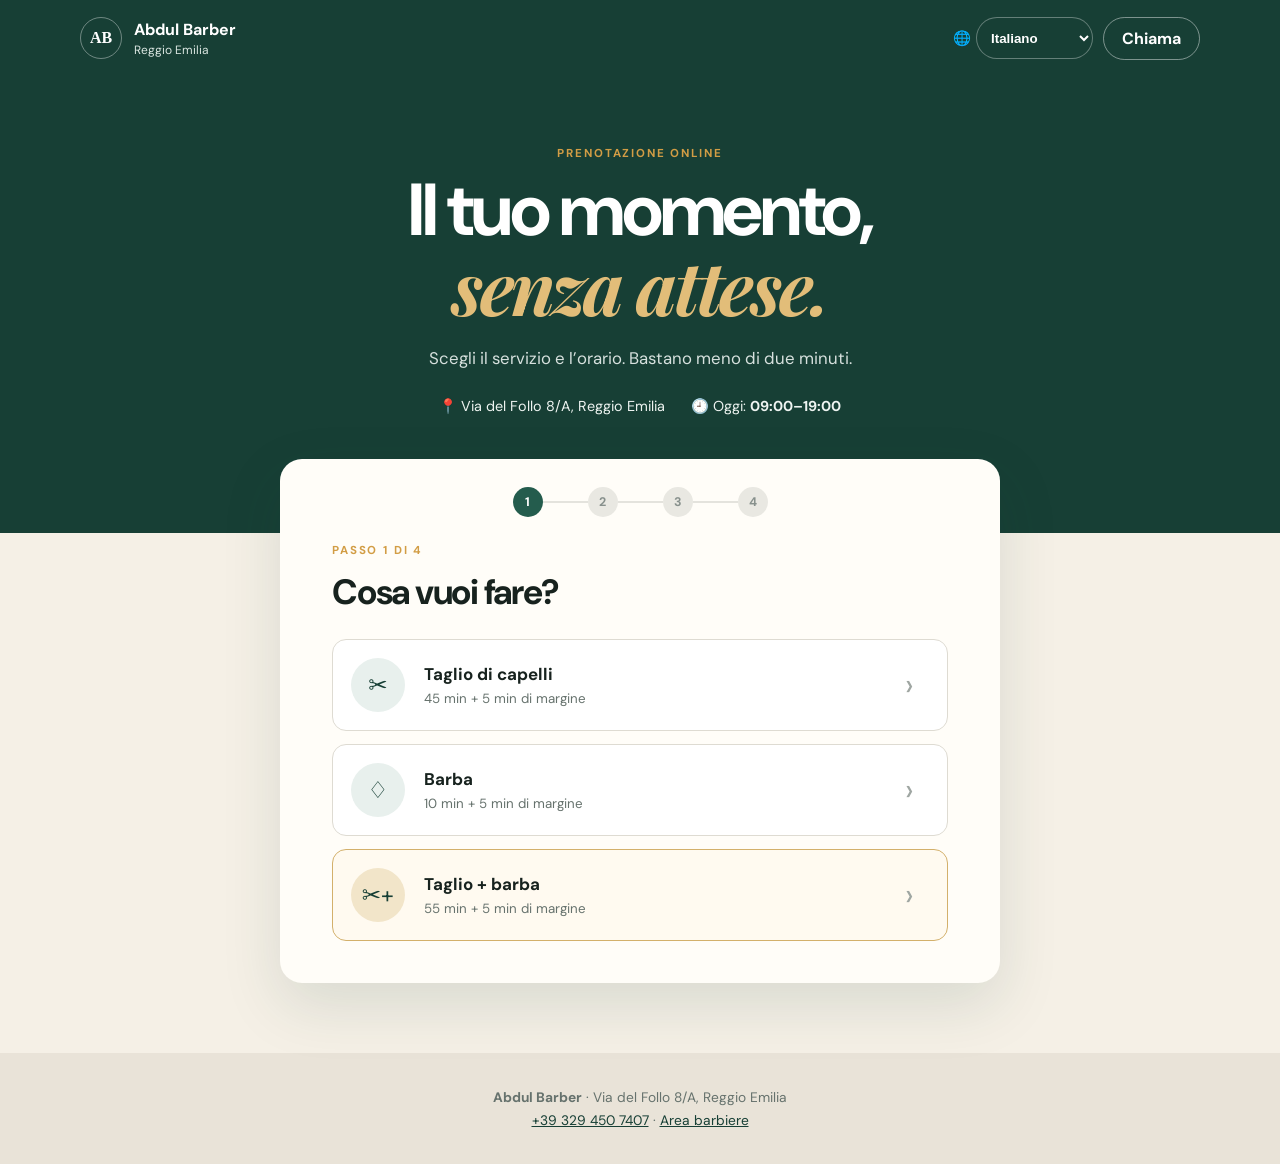
==== index.html @ 9b8a5ace "Add files via upload" ====
<!doctype html>
<html lang="it">
  <head>
    <meta charset="UTF-8" />
    <meta name="viewport" content="width=device-width, initial-scale=1.0" />
    <meta name="theme-color" content="#173f35" />
    <meta name="description" content="Prenota il tuo appuntamento da Abdul Barber a Reggio Emilia." />
    <link rel="manifest" href="manifest.json" />
    <link rel="icon" href="icon.svg" type="image/svg+xml" />
    <link rel="apple-touch-icon" href="icon-192.png" />
    <link rel="stylesheet" href="styles.css" />
    <title>Abdul Barber — Prenota</title>
  </head>
  <body>
    <header class="topbar">
      <a class="brand" href="./" aria-label="Abdul Barber, pagina iniziale">
        <span class="brand-mark" aria-hidden="true">AB</span>
        <span><strong>Abdul Barber</strong><small>Reggio Emilia</small></span>
      </a>
      <div class="top-actions"><label class="language-picker" aria-label="Lingua"><span aria-hidden="true">🌐</span><select id="language-select"><option value="it">Italiano</option><option value="ar">العربية</option><option value="fr">Français</option><option value="es">Español</option></select></label><a class="phone-link" href="tel:+393294507407" aria-label="Chiama Abdul Barber" data-i18n="call">Chiama</a></div>
    </header>

    <main>
      <section class="hero">
        <p class="eyebrow" data-i18n="bookingOnline">PRENOTAZIONE ONLINE</p>
        <h1><span data-i18n="heroTitle">Il tuo momento,</span><br /><em data-i18n="heroEm">senza attese.</em></h1>
        <p data-i18n="heroText">Scegli il servizio e l'orario. Bastano meno di due minuti.</p>
        <div class="shop-info">
          <span>📍 Via del Follo 8/A, Reggio Emilia</span>
          <span>🕘 <span data-i18n="today">Oggi</span>: <strong id="today-hours">calcolo…</strong></span>
        </div>
      </section>

      <section class="booking-card" aria-labelledby="booking-title">
        <div class="progress" aria-label="Avanzamento prenotazione">
          <span class="progress-dot active" data-progress="1">1</span><i></i>
          <span class="progress-dot" data-progress="2">2</span><i></i>
          <span class="progress-dot" data-progress="3">3</span><i></i>
          <span class="progress-dot" data-progress="4">4</span>
        </div>

        <div id="step-1" class="step active">
          <p class="step-label" data-i18n="step1">PASSO 1 DI 4</p>
          <h2 id="booking-title" data-i18n="what">Cosa vuoi fare?</h2>
          <div class="service-grid">
            <button class="service-card" data-service="haircut" type="button">
              <span class="service-icon" aria-hidden="true">✂</span>
              <span><strong data-i18n="haircut">Taglio di capelli</strong><small data-i18n="haircutTime">45 min + 5 min di margine</small></span>
              <span class="arrow" aria-hidden="true">›</span>
            </button>
            <button class="service-card" data-service="beard" type="button">
              <span class="service-icon" aria-hidden="true">♢</span>
              <span><strong data-i18n="beard">Barba</strong><small data-i18n="beardTime">10 min + 5 min di margine</small></span>
              <span class="arrow" aria-hidden="true">›</span>
            </button>
            <button class="service-card featured-service" data-service="combo" type="button">
              <span class="service-icon" aria-hidden="true">✂+</span>
              <span><strong data-i18n="combo">Taglio + barba</strong><small data-i18n="comboTime">55 min + 5 min di margine</small></span>
              <span class="arrow" aria-hidden="true">›</span>
            </button>
          </div>
        </div>

        <div id="step-2" class="step">
          <button class="back" type="button" data-back="1" data-i18n="back">← Indietro</button>
          <p class="step-label" data-i18n="step2">PASSO 2 DI 4</p>
          <h2 data-i18n="chooseDay">Scegli il giorno</h2>
          <div id="date-list" class="date-list" role="list"></div>
          <div id="time-area" class="time-area hidden">
            <h3 data-i18n="available">Orari disponibili</h3>
            <div id="time-list" class="time-list"></div>
            <p id="time-message" class="muted" aria-live="polite"></p>
          </div>
        </div>

        <div id="step-3" class="step">
          <button class="back" type="button" data-back="2" data-i18n="back">← Indietro</button>
          <p class="step-label" data-i18n="step3">PASSO 3 DI 4</p>
          <h2 data-i18n="yourName">Come ti chiami?</h2>
          <form id="details-form">
            <label><span class="label-text" data-i18n="fullName">Nome e cognome</span><input id="customer-name" autocomplete="name" required minlength="2" placeholder="Es. Mario Rossi" data-i18n-placeholder="namePlaceholder" /></label>
            <label><span class="label-text" data-i18n="phone">Numero di telefono</span><input id="customer-phone" type="tel" inputmode="tel" autocomplete="tel" required placeholder="Es. 333 123 4567" data-i18n-placeholder="phonePlaceholder" /></label>
            <label><span class="label-text" data-i18n="notes">Note</span> <span data-i18n="optional">(facoltative)</span><textarea id="customer-notes" rows="2" maxlength="300" placeholder="Scrivi qui eventuali richieste" data-i18n-placeholder="notesPlaceholder"></textarea></label>
            <button class="primary-button" type="submit" data-i18n="review">Controlla la prenotazione</button>
          </form>
        </div>

        <div id="step-4" class="step">
          <button class="back" type="button" data-back="3" data-i18n="edit">← Modifica</button>
          <p class="step-label" data-i18n="step4">PASSO 4 DI 4</p>
          <h2 data-i18n="allGood">Va tutto bene?</h2>
          <div id="summary" class="summary"></div>
          <label class="privacy-check"><input id="privacy" type="checkbox" /> <span><span data-i18n="privacyBefore">Ho letto l'</span><a href="privacy.html" target="_blank" data-i18n="privacyLink">informativa privacy</a><span data-i18n="privacyAfter"> e acconsento all'uso dei miei dati per gestire l'appuntamento.</span></span></label>
          <button id="confirm-button" class="primary-button" type="button" data-i18n="confirm">Conferma prenotazione</button>
          <p id="booking-error" class="error" role="alert"></p>
        </div>

        <div id="success" class="step success-panel">
          <div class="success-icon">✓</div>
          <p class="step-label" data-i18n="confirmed">PRENOTAZIONE CONFERMATA</p>
          <h2 data-i18n="waiting">Ti aspettiamo!</h2>
          <div id="success-summary" class="summary"></div>
          <a id="whatsapp-confirm" class="primary-button calendar-button" href="#" target="_blank" rel="noreferrer" data-i18n="whatsappConfirm">Invia la conferma su WhatsApp</a>
          <a id="calendar-link" class="secondary-button" href="#" download="appuntamento-abdul-barber.ics" data-i18n="calendar">Aggiungi al calendario</a>
          <button id="new-booking" class="text-button" type="button" data-i18n="another">Fai un'altra prenotazione</button>
        </div>
      </section>
    </main>

    <footer>
      <p><strong>Abdul Barber</strong> · Via del Follo 8/A, Reggio Emilia</p>
      <p><a href="tel:+393294507407">+39 329 450 7407</a> · <a href="admin.html" data-i18n="barberArea">Area barbiere</a></p>
    </footer>
    <script src="i18n.js"></script><script src="config.js"></script><script src="api.js"></script><script src="app.js"></script>
  </body>
</html>
---- styles.css ----
@import url('https://fonts.googleapis.com/css2?family=DM+Sans:wght@400;500;600;700&family=Playfair+Display:ital,wght@1,700&display=swap');

:root { --green:#173f35; --green-2:#245c4d; --cream:#f5f0e6; --paper:#fffdf8; --ink:#17221e; --muted:#66726d; --gold:#d29d45; --line:#dedbd2; --danger:#a43838; }
* { box-sizing:border-box; }
html { scroll-behavior:smooth; }
body { margin:0; font-family:'DM Sans',system-ui,sans-serif; color:var(--ink); background:var(--cream); min-height:100vh; }
button,input,textarea { font:inherit; }
button,a { -webkit-tap-highlight-color:transparent; }
.topbar { height:76px; padding:0 max(20px,calc((100% - 1120px)/2)); display:flex; align-items:center; justify-content:space-between; background:var(--green); color:white; }
.brand { display:flex; gap:12px; align-items:center; color:white; text-decoration:none; }
.brand-mark { width:42px; height:42px; display:grid; place-items:center; border:1px solid #ffffff60; border-radius:50%; font-family:serif; font-weight:700; }
.brand strong,.brand small { display:block; }.brand small { color:#d9e5e0; margin-top:2px; font-size:.75rem; }
.phone-link { color:white; border:1px solid #ffffff70; border-radius:999px; padding:10px 18px; text-decoration:none; font-weight:700; }
.top-actions { display:flex; gap:10px; align-items:center; }.language-picker { display:flex; align-items:center; gap:5px; color:white; }.language-picker select { min-height:42px; border:1px solid #ffffff55; border-radius:999px; padding:0 30px 0 10px; color:white; background:var(--green); font-weight:600; cursor:pointer; }.label-text { color:var(--ink); font-weight:600; }
main { min-height:calc(100vh - 170px); }
.hero { background:var(--green); color:white; text-align:center; padding:58px 20px 118px; }
.eyebrow,.step-label { letter-spacing:.16em; font-size:.72rem; font-weight:700; color:var(--gold); }
.hero h1 { font-size:clamp(2.5rem,7vw,4.6rem); line-height:1.02; margin:12px 0 18px; letter-spacing:-.045em; }
.hero h1 em { font-family:'Playfair Display',serif; color:#e2bd79; font-weight:700; }
.hero>p:not(.eyebrow) { color:#d7e1de; margin:0 auto 28px; font-size:1.05rem; }
.shop-info { display:flex; justify-content:center; flex-wrap:wrap; gap:12px 26px; color:#eef4f1; font-size:.9rem; }
.booking-card { width:min(720px,calc(100% - 28px)); min-height:430px; margin:-74px auto 70px; position:relative; background:var(--paper); border-radius:22px; box-shadow:0 22px 60px #173f3520; padding:28px clamp(20px,5vw,52px) 42px; }
.progress { display:flex; align-items:center; justify-content:center; margin-bottom:26px; }
.progress-dot { width:30px; height:30px; border-radius:50%; display:grid; place-items:center; color:#87908c; background:#e9e8e2; font-size:.78rem; font-weight:700; }
.progress-dot.active { color:white; background:var(--green-2); }.progress i { width:45px; height:2px; background:#e4e3dd; }.progress i.active { background:var(--green-2); }
.step { display:none; }.step.active { display:block; animation:enter .25s ease; }
@keyframes enter { from{opacity:0; transform:translateY(6px)} }
.step h2 { font-size:clamp(1.65rem,5vw,2.2rem); margin:5px 0 24px; letter-spacing:-.035em; }
.service-grid { display:grid; gap:13px; }
.service-card { width:100%; min-height:92px; display:grid; grid-template-columns:58px 1fr 24px; gap:15px; align-items:center; text-align:left; padding:15px 18px; border:1px solid var(--line); border-radius:14px; background:white; color:var(--ink); cursor:pointer; }
.service-card:hover,.service-card:focus-visible { border-color:var(--green-2); box-shadow:0 5px 16px #173f3512; outline:none; }
.featured-service { border-color:#d3b06b; background:#fffaf0; }.featured-service .service-icon { background:#f2e5c9; }
.service-icon { width:54px; height:54px; border-radius:50%; display:grid; place-items:center; color:var(--green); background:#e8f0ed; font-size:1.45rem; }
.service-card strong,.service-card small { display:block; }.service-card strong { font-size:1.06rem; }.service-card small { color:var(--muted); margin-top:5px; }.arrow { font-size:2rem; color:#9fa6a2; }
.back { padding:8px 0; border:0; background:none; color:var(--green-2); cursor:pointer; font-weight:600; margin-bottom:8px; }
.date-list { display:flex; gap:9px; overflow-x:auto; padding:2px 2px 12px; scrollbar-width:thin; }
.date-button { flex:0 0 78px; min-height:90px; border:1px solid var(--line); background:white; border-radius:12px; cursor:pointer; color:var(--ink); }
.date-button span { display:block; text-transform:capitalize; }.date-button .weekday { font-size:.75rem; color:var(--muted); }.date-button .day { font-size:1.55rem; font-weight:700; margin:4px 0; }.date-button.selected { background:var(--green); color:white; border-color:var(--green); }.date-button.selected .weekday { color:#dbe7e3; }
.time-area { border-top:1px solid var(--line); margin-top:14px; padding-top:18px; }.time-area h3 { font-size:1rem; margin:0 0 13px; }.hidden { display:none!important; }
.time-list { display:grid; gap:18px; }.time-group h4 { margin:0 0 9px; color:var(--muted); font-size:.82rem; text-transform:uppercase; letter-spacing:.08em; }.time-buttons { display:grid; grid-template-columns:repeat(4,1fr); gap:9px; }.time-button { min-height:48px; border:1px solid var(--line); border-radius:10px; background:white; color:var(--ink); font-weight:700; cursor:pointer; }.time-button:hover,.time-button:focus-visible { color:white; background:var(--green-2); outline:none; }.muted { color:var(--muted); }
form { display:grid; gap:17px; } label { font-weight:600; font-size:.9rem; } label>span { color:var(--muted); font-weight:400; }
input,textarea { display:block; width:100%; margin-top:7px; border:1px solid var(--line); border-radius:10px; background:white; min-height:52px; padding:12px 14px; color:var(--ink); } textarea { resize:vertical; } input:focus,textarea:focus { outline:3px solid #245c4d22; border-color:var(--green-2); }
.primary-button,.secondary-button { width:100%; min-height:54px; display:grid; place-items:center; border-radius:11px; font-weight:700; text-decoration:none; cursor:pointer; }.primary-button { border:0; background:var(--green); color:white; margin-top:7px; }.primary-button:hover { background:var(--green-2); }.primary-button:disabled { opacity:.55; cursor:wait; }.secondary-button { border:1px solid var(--green); color:var(--green); margin-top:10px; }
.summary { background:#eef3f0; border-radius:13px; padding:5px 18px; margin-bottom:18px; }.summary-row { display:flex; justify-content:space-between; gap:20px; padding:13px 0; border-bottom:1px solid #d8e1dd; }.summary-row:last-child { border:0; }.summary-row span { color:var(--muted); }.summary-row strong { text-align:right; }
.privacy-check { display:flex; gap:10px; align-items:flex-start; font-weight:400; line-height:1.4; }.privacy-check input { width:21px; min-height:21px; margin:0; flex:0 0 21px; }.error { min-height:22px; color:var(--danger); font-weight:600; text-align:center; }
.success-panel { text-align:center; }.success-icon { margin:0 auto 15px; width:62px; height:62px; border-radius:50%; background:#dcece5; color:var(--green); display:grid; place-items:center; font-size:2rem; }.success-panel h2 { margin-bottom:22px; }.calendar-button { margin-top:0; }.text-button { border:0; background:none; color:var(--green-2); text-decoration:underline; margin-top:18px; cursor:pointer; }
footer { padding:30px 20px; text-align:center; color:var(--muted); background:#e9e3d8; font-size:.86rem; } footer p { margin:5px; } footer a { color:var(--green); }
@media(max-width:560px){ .topbar{height:68px}.brand-mark{width:38px;height:38px}.phone-link{padding:9px 14px}.hero{padding-top:42px}.booking-card{margin-top:-86px;padding-top:23px}.time-buttons{grid-template-columns:repeat(3,1fr)}.progress i{width:32px}.shop-info{display:grid;gap:8px} }
@media(max-width:480px){.phone-link{display:none}.language-picker select{max-width:115px}.brand small{display:none}.topbar{padding-left:14px;padding-right:14px}}
[dir="rtl"] .service-card { text-align:right; grid-template-columns:58px 1fr 24px; } [dir="rtl"] .arrow { transform:scaleX(-1); } [dir="rtl"] .back { direction:rtl; } [dir="rtl"] .summary-row strong { text-align:left; }
@media(prefers-reduced-motion:reduce){*{animation:none!important;scroll-behavior:auto!important}}
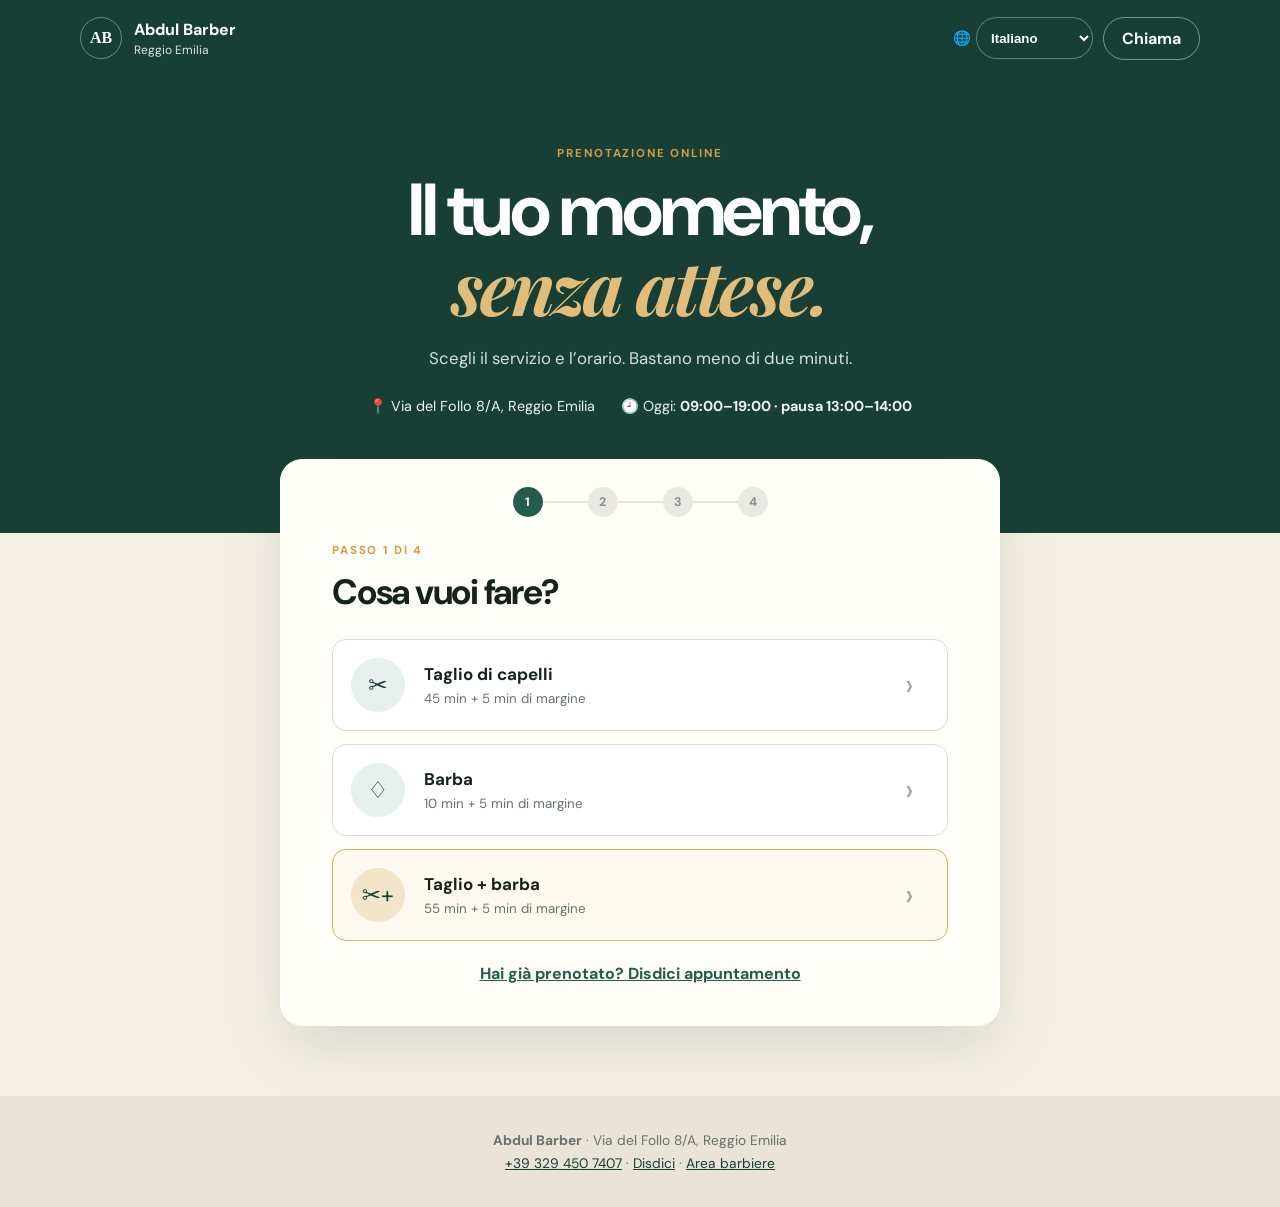
==== commit 8a16a871: "Add customer cancellations and update opening hours" ====
--- a/index.html
+++ b/index.html
@@ -59,6 +59,7 @@
               <span class="arrow" aria-hidden="true">›</span>
             </button>
           </div>
+          <a class="manage-link" href="cancel.html" data-i18n="manageBooking">Hai già prenotato? Disdici appuntamento</a>
         </div>
 
         <div id="step-2" class="step">
@@ -102,6 +103,7 @@
           <div id="success-summary" class="summary"></div>
           <a id="whatsapp-confirm" class="primary-button calendar-button" href="#" target="_blank" rel="noreferrer" data-i18n="whatsappConfirm">Invia la conferma su WhatsApp</a>
           <a id="calendar-link" class="secondary-button" href="#" download="appuntamento-abdul-barber.ics" data-i18n="calendar">Aggiungi al calendario</a>
+          <a class="manage-link" href="cancel.html" data-i18n="manageBooking">Hai già prenotato? Disdici appuntamento</a>
           <button id="new-booking" class="text-button" type="button" data-i18n="another">Fai un'altra prenotazione</button>
         </div>
       </section>
@@ -109,7 +111,7 @@
 
     <footer>
       <p><strong>Abdul Barber</strong> · Via del Follo 8/A, Reggio Emilia</p>
-      <p><a href="tel:+393294507407">+39 329 450 7407</a> · <a href="admin.html" data-i18n="barberArea">Area barbiere</a></p>
+      <p><a href="tel:+393294507407">+39 329 450 7407</a> · <a href="cancel.html" data-i18n="cancelShort">Disdici</a> · <a href="admin.html" data-i18n="barberArea">Area barbiere</a></p>
     </footer>
     <script src="i18n.js"></script><script src="config.js"></script><script src="api.js"></script><script src="app.js"></script>
   </body>
--- a/styles.css
+++ b/styles.css
@@ -32,6 +32,7 @@
 .featured-service { border-color:#d3b06b; background:#fffaf0; }.featured-service .service-icon { background:#f2e5c9; }
 .service-icon { width:54px; height:54px; border-radius:50%; display:grid; place-items:center; color:var(--green); background:#e8f0ed; font-size:1.45rem; }
 .service-card strong,.service-card small { display:block; }.service-card strong { font-size:1.06rem; }.service-card small { color:var(--muted); margin-top:5px; }.arrow { font-size:2rem; color:#9fa6a2; }
+.manage-link { display:block; width:max-content; max-width:100%; margin:22px auto 0; color:var(--green-2); font-weight:700; text-align:center; }
 .back { padding:8px 0; border:0; background:none; color:var(--green-2); cursor:pointer; font-weight:600; margin-bottom:8px; }
 .date-list { display:flex; gap:9px; overflow-x:auto; padding:2px 2px 12px; scrollbar-width:thin; }
 .date-button { flex:0 0 78px; min-height:90px; border:1px solid var(--line); background:white; border-radius:12px; cursor:pointer; color:var(--ink); }
@@ -44,8 +45,10 @@
 .summary { background:#eef3f0; border-radius:13px; padding:5px 18px; margin-bottom:18px; }.summary-row { display:flex; justify-content:space-between; gap:20px; padding:13px 0; border-bottom:1px solid #d8e1dd; }.summary-row:last-child { border:0; }.summary-row span { color:var(--muted); }.summary-row strong { text-align:right; }
 .privacy-check { display:flex; gap:10px; align-items:flex-start; font-weight:400; line-height:1.4; }.privacy-check input { width:21px; min-height:21px; margin:0; flex:0 0 21px; }.error { min-height:22px; color:var(--danger); font-weight:600; text-align:center; }
 .success-panel { text-align:center; }.success-icon { margin:0 auto 15px; width:62px; height:62px; border-radius:50%; background:#dcece5; color:var(--green); display:grid; place-items:center; font-size:2rem; }.success-panel h2 { margin-bottom:22px; }.calendar-button { margin-top:0; }.text-button { border:0; background:none; color:var(--green-2); text-decoration:underline; margin-top:18px; cursor:pointer; }
+.simple-page { padding:38px 0 1px; }.simple-card { margin:0 auto 60px; }.simple-intro { color:var(--muted); line-height:1.55; margin:-12px 0 24px; }.booking-results { display:grid; gap:13px; margin-top:26px; }.booking-results h2 { margin-bottom:4px; }.customer-booking { display:flex; justify-content:space-between; gap:18px; align-items:center; padding:17px; border:1px solid var(--line); border-radius:13px; background:white; }.customer-booking strong,.customer-booking span { display:block; }.customer-booking span { color:var(--muted); margin-top:5px; }.cancel-button { flex:0 0 auto; min-height:46px; border:1px solid #c65d5d; border-radius:10px; padding:10px 15px; color:var(--danger); background:white; font-weight:700; cursor:pointer; }.cancel-button:hover,.cancel-button:focus-visible { color:white; background:var(--danger); outline:none; }.status-message { min-height:24px; margin-top:16px; text-align:center; font-weight:600; }.status-message.error { color:var(--danger); }.cancel-success { text-align:center; padding:22px 0 5px; }
 footer { padding:30px 20px; text-align:center; color:var(--muted); background:#e9e3d8; font-size:.86rem; } footer p { margin:5px; } footer a { color:var(--green); }
 @media(max-width:560px){ .topbar{height:68px}.brand-mark{width:38px;height:38px}.phone-link{padding:9px 14px}.hero{padding-top:42px}.booking-card{margin-top:-86px;padding-top:23px}.time-buttons{grid-template-columns:repeat(3,1fr)}.progress i{width:32px}.shop-info{display:grid;gap:8px} }
 @media(max-width:480px){.phone-link{display:none}.language-picker select{max-width:115px}.brand small{display:none}.topbar{padding-left:14px;padding-right:14px}}
+@media(max-width:520px){.customer-booking{display:grid}.cancel-button{width:100%}}
 [dir="rtl"] .service-card { text-align:right; grid-template-columns:58px 1fr 24px; } [dir="rtl"] .arrow { transform:scaleX(-1); } [dir="rtl"] .back { direction:rtl; } [dir="rtl"] .summary-row strong { text-align:left; }
 @media(prefers-reduced-motion:reduce){*{animation:none!important;scroll-behavior:auto!important}}
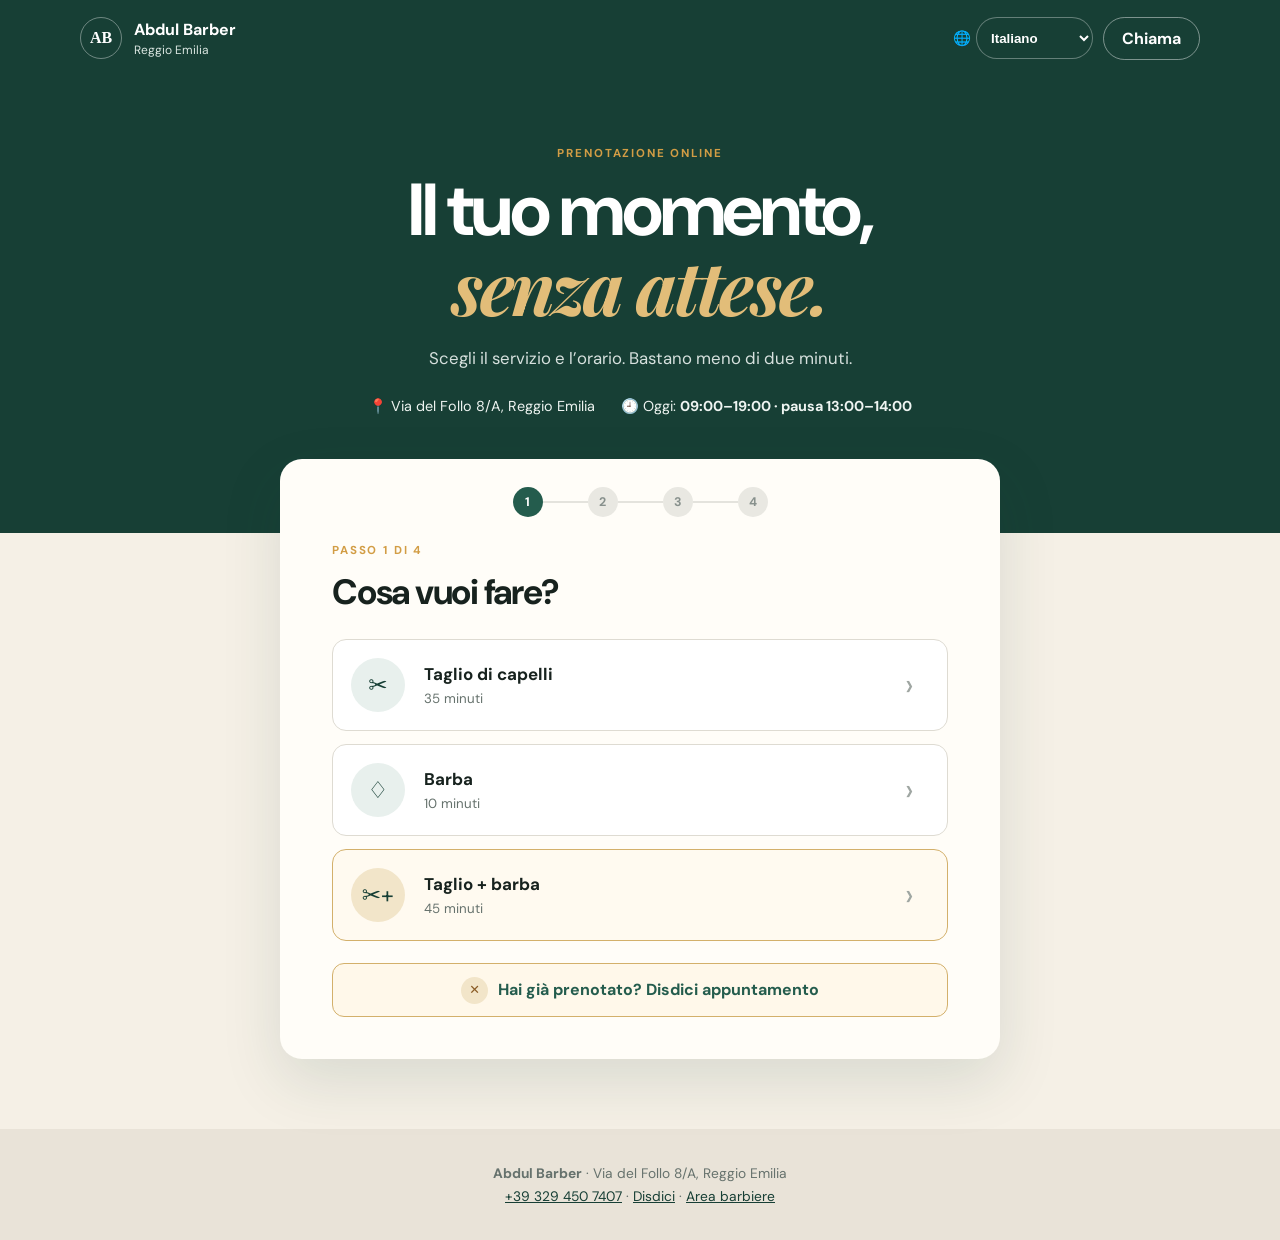
==== commit 9f3b48d2: "Maximize booking availability" ====
--- a/index.html
+++ b/index.html
@@ -45,17 +45,17 @@
           <div class="service-grid">
             <button class="service-card" data-service="haircut" type="button">
               <span class="service-icon" aria-hidden="true">✂</span>
-              <span><strong data-i18n="haircut">Taglio di capelli</strong><small data-i18n="haircutTime">45 min + 5 min di margine</small></span>
+              <span><strong data-i18n="haircut">Taglio di capelli</strong><small data-i18n="haircutTime">35 minuti</small></span>
               <span class="arrow" aria-hidden="true">›</span>
             </button>
             <button class="service-card" data-service="beard" type="button">
               <span class="service-icon" aria-hidden="true">♢</span>
-              <span><strong data-i18n="beard">Barba</strong><small data-i18n="beardTime">10 min + 5 min di margine</small></span>
+              <span><strong data-i18n="beard">Barba</strong><small data-i18n="beardTime">10 minuti</small></span>
               <span class="arrow" aria-hidden="true">›</span>
             </button>
             <button class="service-card featured-service" data-service="combo" type="button">
               <span class="service-icon" aria-hidden="true">✂+</span>
-              <span><strong data-i18n="combo">Taglio + barba</strong><small data-i18n="comboTime">55 min + 5 min di margine</small></span>
+              <span><strong data-i18n="combo">Taglio + barba</strong><small data-i18n="comboTime">45 minuti</small></span>
               <span class="arrow" aria-hidden="true">›</span>
             </button>
           </div>
--- a/styles.css
+++ b/styles.css
@@ -32,7 +32,9 @@
 .featured-service { border-color:#d3b06b; background:#fffaf0; }.featured-service .service-icon { background:#f2e5c9; }
 .service-icon { width:54px; height:54px; border-radius:50%; display:grid; place-items:center; color:var(--green); background:#e8f0ed; font-size:1.45rem; }
 .service-card strong,.service-card small { display:block; }.service-card strong { font-size:1.06rem; }.service-card small { color:var(--muted); margin-top:5px; }.arrow { font-size:2rem; color:#9fa6a2; }
-.manage-link { display:block; width:max-content; max-width:100%; margin:22px auto 0; color:var(--green-2); font-weight:700; text-align:center; }
+.manage-link { display:flex; align-items:center; justify-content:center; gap:10px; width:100%; min-height:54px; margin:22px auto 0; padding:12px 16px; border:1px solid #d3b06b; border-radius:12px; background:#fff8ea; color:var(--green-2); font-weight:700; line-height:1.3; text-align:center; text-decoration:none; }
+.manage-link::before { content:'✕'; display:grid; place-items:center; width:27px; height:27px; flex:0 0 27px; border-radius:50%; background:#f2e5c9; color:#8a5b25; font-size:.8rem; }
+.manage-link:hover,.manage-link:focus-visible { border-color:#b78b3e; background:#fff2d8; box-shadow:0 4px 14px #8a5b2518; outline:none; }
 .back { padding:8px 0; border:0; background:none; color:var(--green-2); cursor:pointer; font-weight:600; margin-bottom:8px; }
 .date-list { display:flex; gap:9px; overflow-x:auto; padding:2px 2px 12px; scrollbar-width:thin; }
 .date-button { flex:0 0 78px; min-height:90px; border:1px solid var(--line); background:white; border-radius:12px; cursor:pointer; color:var(--ink); }
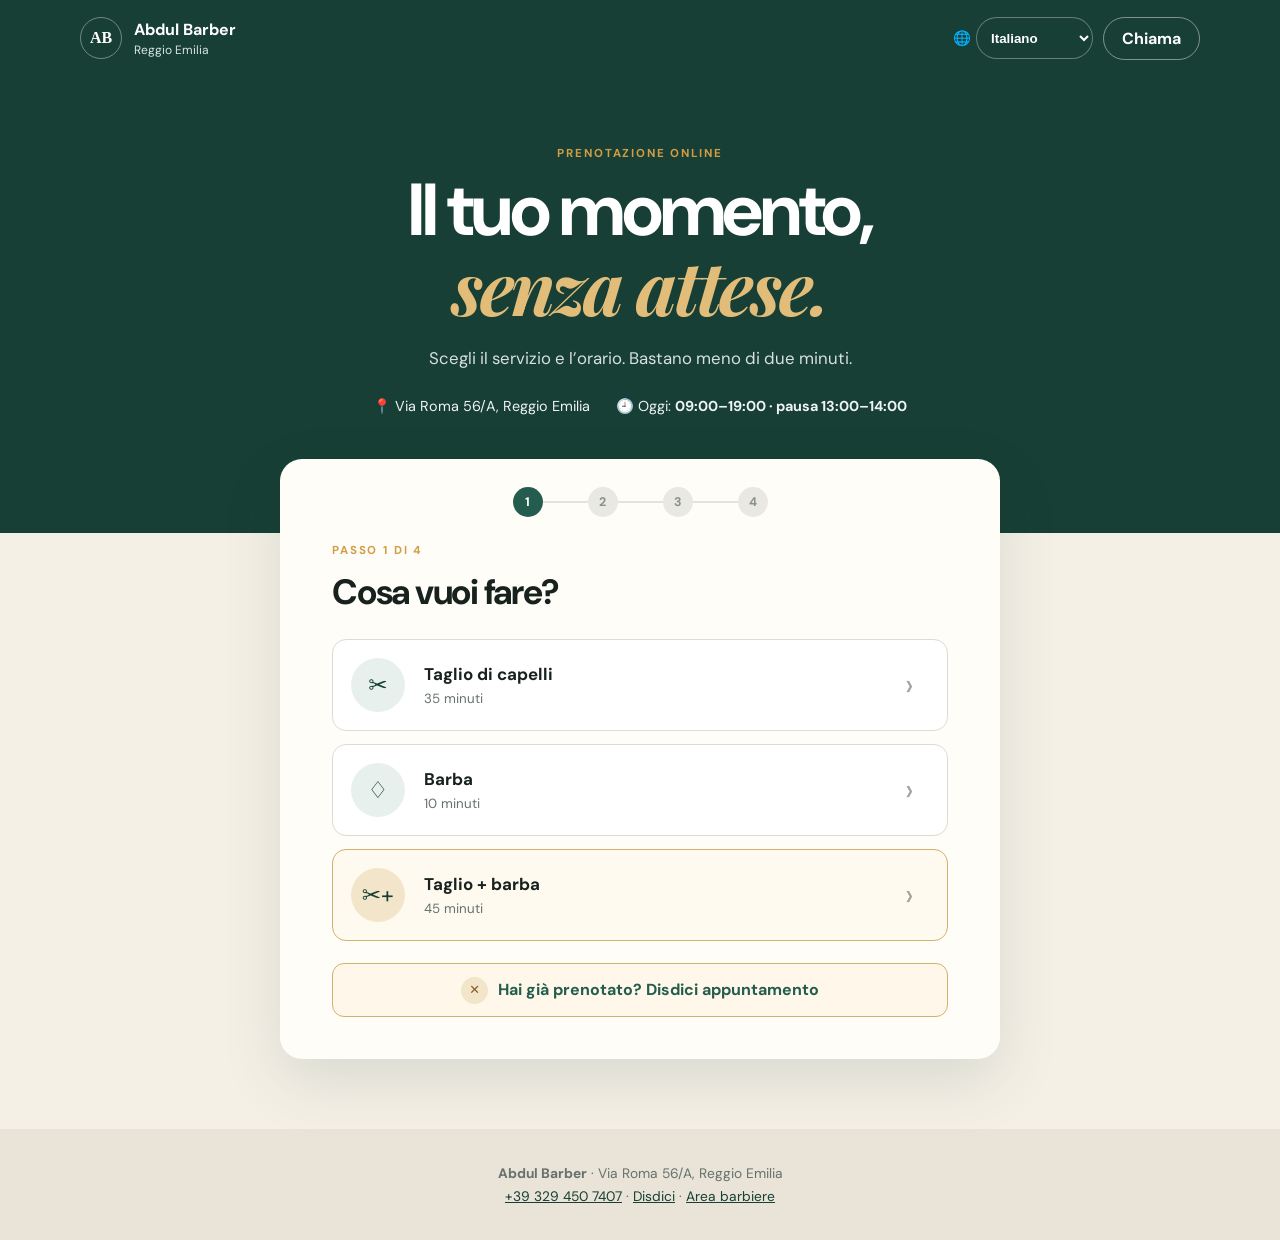
==== commit 428604d6: "Close bookings on Mondays and update address" ====
--- a/index.html
+++ b/index.html
@@ -26,7 +26,7 @@
         <h1><span data-i18n="heroTitle">Il tuo momento,</span><br /><em data-i18n="heroEm">senza attese.</em></h1>
         <p data-i18n="heroText">Scegli il servizio e l'orario. Bastano meno di due minuti.</p>
         <div class="shop-info">
-          <span>📍 Via del Follo 8/A, Reggio Emilia</span>
+          <span>📍 Via Roma 56/A, Reggio Emilia</span>
           <span>🕘 <span data-i18n="today">Oggi</span>: <strong id="today-hours">calcolo…</strong></span>
         </div>
       </section>
@@ -110,7 +110,7 @@
     </main>
 
     <footer>
-      <p><strong>Abdul Barber</strong> · Via del Follo 8/A, Reggio Emilia</p>
+      <p><strong>Abdul Barber</strong> · Via Roma 56/A, Reggio Emilia</p>
       <p><a href="tel:+393294507407">+39 329 450 7407</a> · <a href="cancel.html" data-i18n="cancelShort">Disdici</a> · <a href="admin.html" data-i18n="barberArea">Area barbiere</a></p>
     </footer>
     <script src="i18n.js"></script><script src="config.js"></script><script src="api.js"></script><script src="app.js"></script>
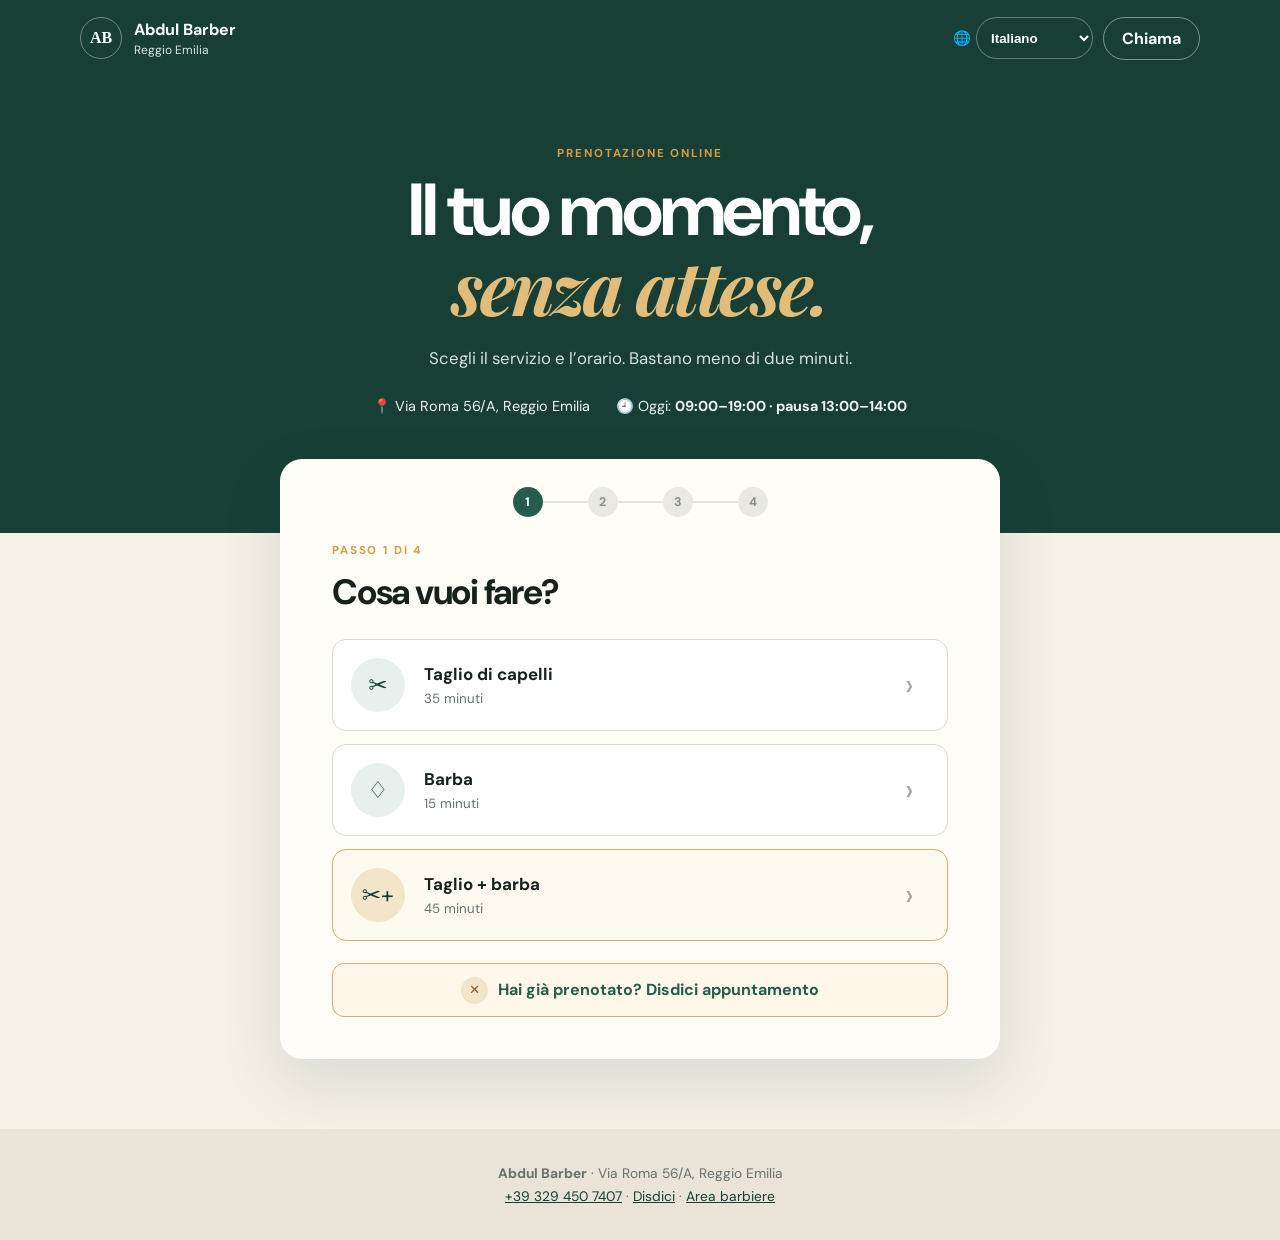
==== commit fa154b90: "Update service times in index.html" ====
--- a/index.html
+++ b/index.html
@@ -50,12 +50,12 @@
             </button>
             <button class="service-card" data-service="beard" type="button">
               <span class="service-icon" aria-hidden="true">♢</span>
-              <span><strong data-i18n="beard">Barba</strong><small data-i18n="beardTime">10 minuti</small></span>
+              <span><strong data-i18n="beard">Barba</strong><small data-i18n="beardTime">15 minuti</small></span>
               <span class="arrow" aria-hidden="true">›</span>
             </button>
             <button class="service-card featured-service" data-service="combo" type="button">
               <span class="service-icon" aria-hidden="true">✂+</span>
-              <span><strong data-i18n="combo">Taglio + barba</strong><small data-i18n="comboTime">45 minuti</small></span>
+              <span><strong data-i18n="combo">Taglio + barba</strong><small data-i18n="comboTime">50 minuti</small></span>
               <span class="arrow" aria-hidden="true">›</span>
             </button>
           </div>
